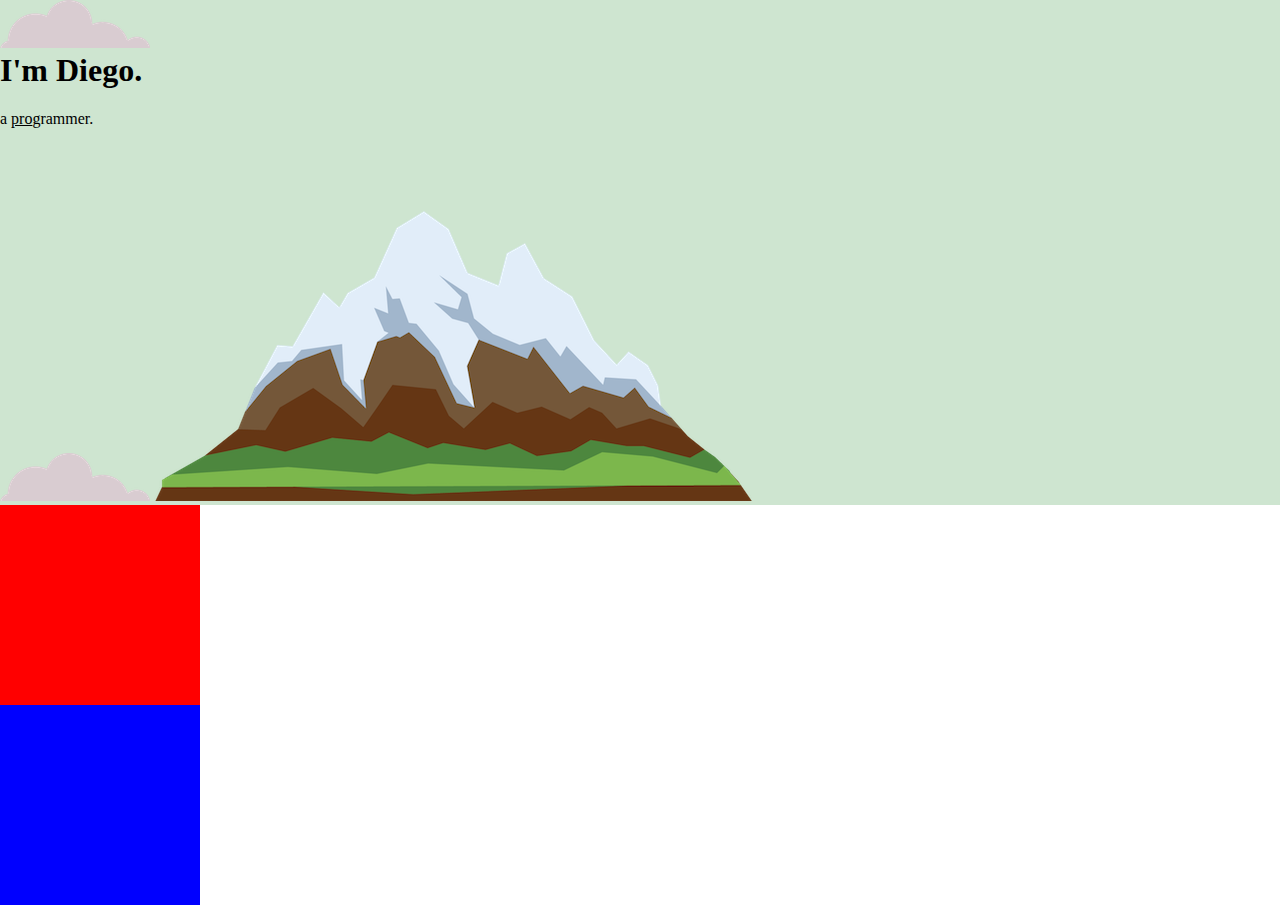
==== Web Development/CSS - My Site/index.html @ b97ae5f9 "Day 44: Intermediate CSS part 1" ====
<!DOCTYPE html>
<html lang="en">
<head>
    <meta charset="UTF-8">
    <meta http-equiv="X-UA-Compatible" content="IE=edge">
    <meta name="viewport" content="width=device-width, initial-scale=1.0">
    <link rel="stylesheet" href="css/styles.css">
    <link rel="icon" href="./favicon.ico">
    <title>Diego Martin</title>
</head>
<body>
    <div class="top-container">
        <img src="./images/cloud.png" alt="cloud-image">
        
        <h1>I'm Diego.</h1>
        <p>a <span>pro</span>grammer.</p>
        <img src="./images/cloud.png" alt="cloud-image">
        <img src="./images/mountain.png" alt="mountain-image">
    </div>

    <div class="middle-container"></div>

    <div class="bottom-container"></div>


    
</body>
</html>
---- Web Development/CSS - My Site/css/styles.css ----
/* colors */
/* #CEE5D0 */
/* #F3F0D7 */
/* #E0C097 */
/* #FF7878 */

body {
  margin: 0;
}

h1 {
  margin-top: 0;
}

span {
  text-decoration: underline;
}

.top-container {
  background-color: #cee5d0;
}

.middle-container {
  height: 200px;
  width: 200px;
  background-color: red;
}

.bottom-container {
  height: 200px;
  width: 200px;
  background-color: blue;
}
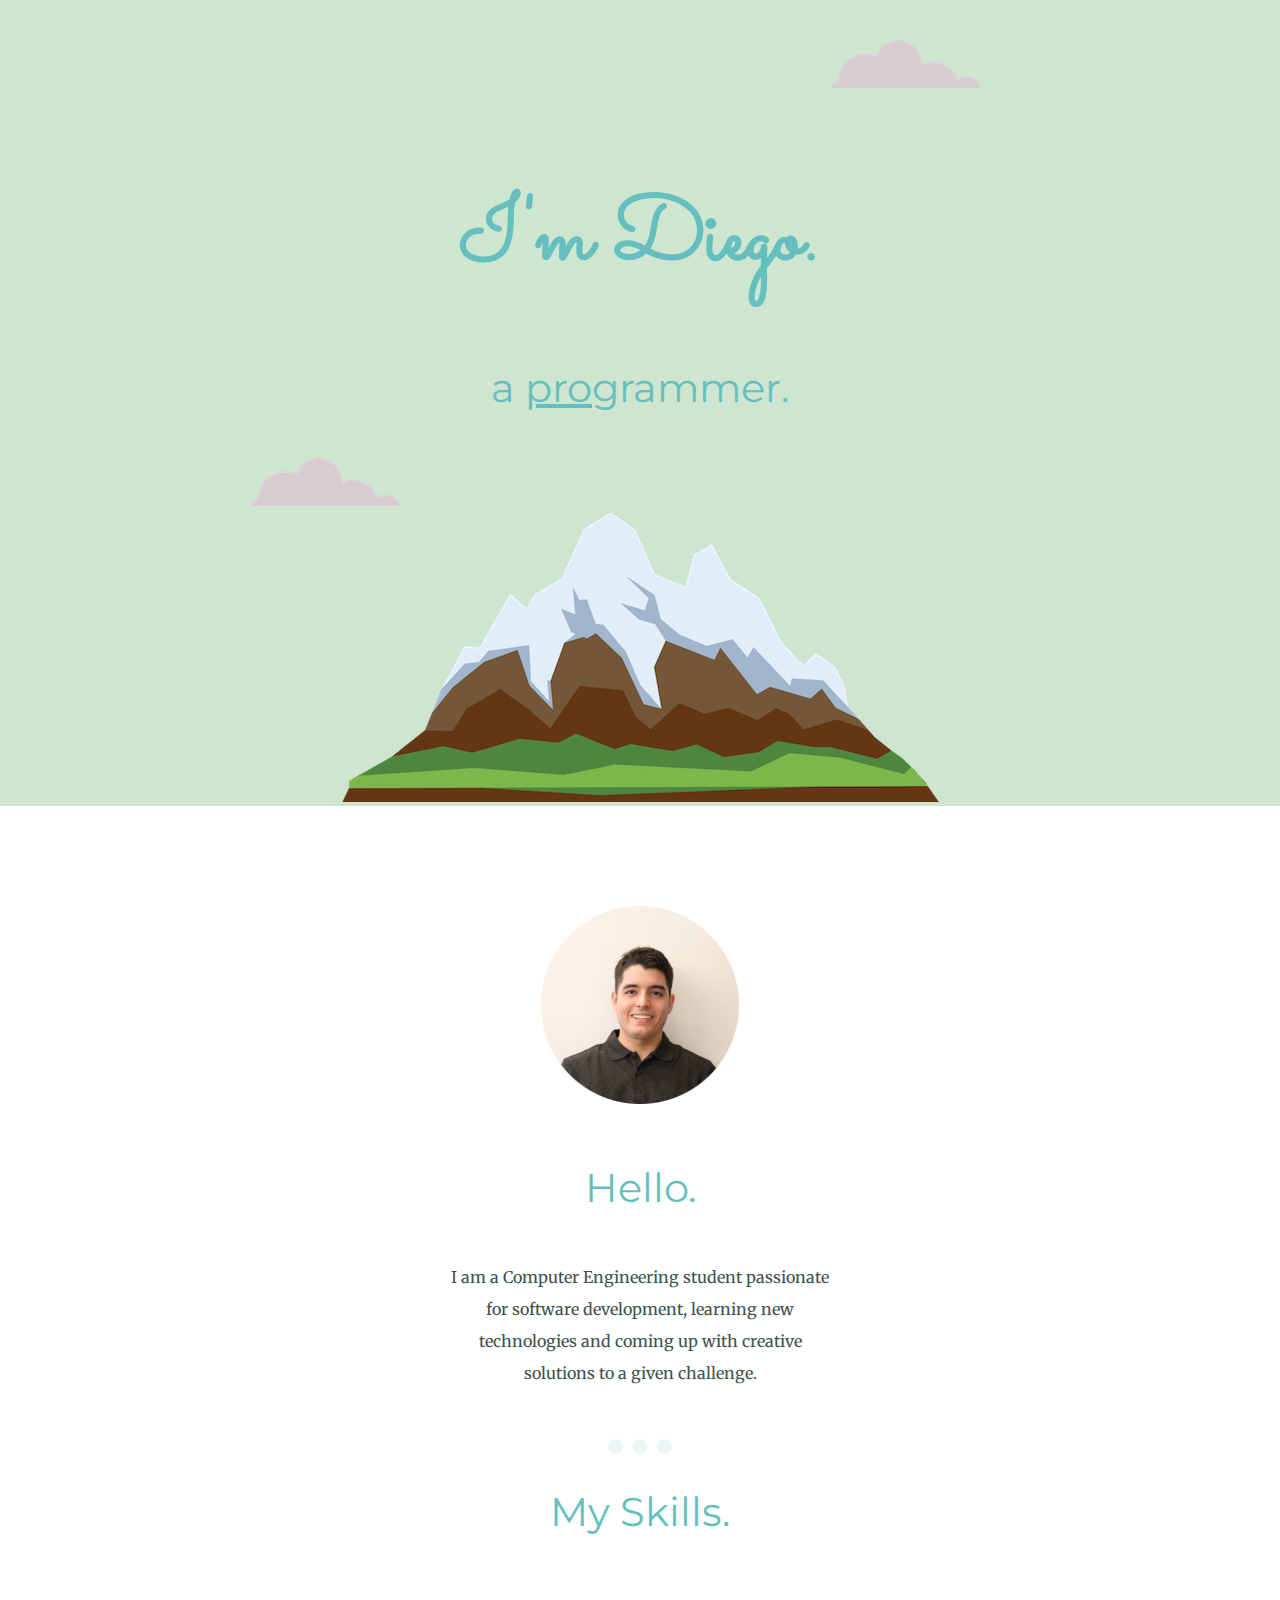
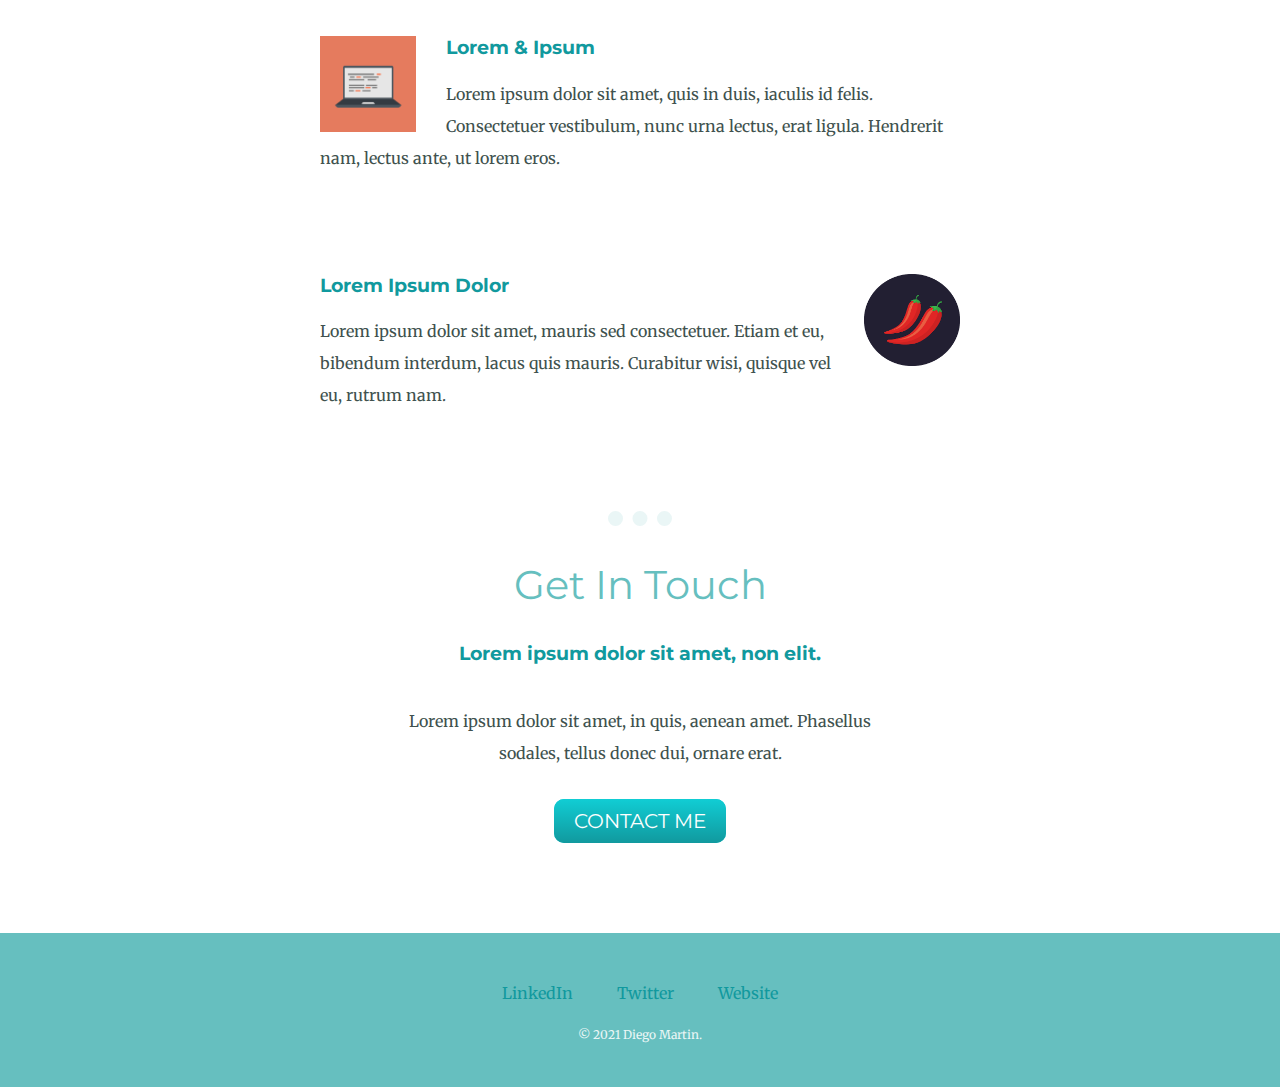
==== commit 3224bffe: "Day 44: Intermediate CSS (Personalized website)" ====
--- a/Web Development/CSS - My Site/index.html
+++ b/Web Development/CSS - My Site/index.html
@@ -4,23 +4,65 @@
     <meta charset="UTF-8">
     <meta http-equiv="X-UA-Compatible" content="IE=edge">
     <meta name="viewport" content="width=device-width, initial-scale=1.0">
+    <title>Diego Martin</title>
     <link rel="stylesheet" href="css/styles.css">
     <link rel="icon" href="./favicon.ico">
-    <title>Diego Martin</title>
+    <link rel="preconnect" href="https://fonts.googleapis.com">
+    <link rel="preconnect" href="https://fonts.gstatic.com" crossorigin>
+    <link href="https://fonts.googleapis.com/css2?family=Merriweather&family=Montserrat&family=Sacramento&display=swap" rel="stylesheet">
+
 </head>
 <body>
     <div class="top-container">
-        <img src="./images/cloud.png" alt="cloud-image">
+        <img class="top-cloud" src="./images/cloud.png" alt="cloud-image">
         
         <h1>I'm Diego.</h1>
-        <p>a <span>pro</span>grammer.</p>
-        <img src="./images/cloud.png" alt="cloud-image">
+        <h2>a <span>pro</span>grammer.</h2>
+        <img class="bottom-cloud" src="./images/cloud.png" alt="cloud-image">
         <img src="./images/mountain.png" alt="mountain-image">
     </div>
 
-    <div class="middle-container"></div>
+    <div class="middle-container">
+        <div class="profile">
+          <img src="./images/diego.png" alt="diego-image">
+          <h2>Hello.</h2>
+          <p>I am a Computer Engineering student passionate for software development, learning new technologies and coming up with creative solutions to a given challenge.</p>
+        </div>
+        <hr>
 
-    <div class="bottom-container"></div>
+        <div class="skills">
+          <h2>My Skills.</h2>
+
+          <div class="skill-row">
+            <img class="code-img" src="./images/computer.png" alt="computer-image">
+            <h3>Lorem & Ipsum</h3>
+            <p>Lorem ipsum dolor sit amet, quis in duis, iaculis id felis. Consectetuer vestibulum, nunc urna lectus, erat ligula. Hendrerit nam, lectus ante, ut lorem eros.</p>
+          </div>
+
+          <div class="skill-row">
+            <img class="chilli-img" src="./images/chillies.png" alt="chilies-image">
+            <h3>Lorem Ipsum Dolor</h3>
+            <p>Lorem ipsum dolor sit amet, mauris sed consectetuer. Etiam et eu, bibendum interdum, lacus quis mauris. Curabitur wisi, quisque vel eu, rutrum nam.</p>
+          </div>
+
+        </div>
+
+        <hr>
+        <div class="contact-me">
+          <h2>Get In Touch</h2>
+          <h3>Lorem ipsum dolor sit amet, non elit.</h3>
+          <p class="contact-message">Lorem ipsum dolor sit amet, in quis, aenean amet. Phasellus sodales, tellus donec dui, ornare erat.</p>
+          <a class="btn" href="mailto:name@email.com">CONTACT ME</a>
+        </div>
+      </div>
+      
+      
+      <div class="bottom-container">
+        <a class="footer-link" href="https://www.linkedin.com/">LinkedIn</a>
+        <a class="footer-link" href="https://twitter.com/">Twitter</a>
+        <a class="footer-link" href="https://www.appbrewery.co/">Website</a>
+        <p class="copyright">© 2021 Diego Martin.</p>
+      </div>
 
 
     
--- a/Web Development/CSS - My Site/css/styles.css
+++ b/Web Development/CSS - My Site/css/styles.css
@@ -5,29 +5,146 @@
 /* #FF7878 */
 
 body {
+  font-family: "Merriweather", serif;
   margin: 0;
+  color: #40514e;
+  text-align: center;
 }
 
+/* 100% = 16px = 1em in fonts */
+/* rem = "root" em */
 h1 {
-  margin-top: 0;
+  color: #66bfbf;
+  font-family: "Sacramento", cursive;
+  font-size: 5.625rem;
+  margin: 50px auto 0 auto;
+  line-height: 2;
+}
+
+h2 {
+  font-family: "Montserrat", sans-serif;
+  font-size: 2.5rem;
+  color: #66bfbf;
+  font-weight: normal;
+}
+
+h3 {
+  font-family: "Montserrat", sans-serif;
+  color: #11999e;
+  font-weight: bold;
+}
+
+a {
+  color: #11999e;
+  text-decoration: none;
+  margin: 10px 20px;
+}
+
+a:hover {
+  color: #eaf6f6;
 }
 
 span {
   text-decoration: underline;
 }
 
+p {
+  line-height: 2;
+}
+
+hr {
+  border-style: none;
+  border-top-style: dotted;
+  border-color: #eaf6f6;
+  border-width: 15px;
+  width: 5%;
+}
+
 .top-container {
   background-color: #cee5d0;
+  padding-top: 100px;
+  position: relative;
+}
+
+.profile {
+  width: 30%;
+  margin: 50px auto 50px auto;
+  line-height: 2;
+}
+
+.top-cloud {
+  position: absolute;
+  right: 300px;
+  top: 40px;
+}
+
+.bottom-cloud {
+  position: absolute;
+  left: 250px;
+  bottom: 300px;
+}
+
+.skill-row {
+  width: 50%;
+  margin: 100px auto 100px auto;
+  text-align: left;
+}
+
+.contact-message {
+  width: 40%;
+  margin: 40px auto 40px;
+}
+
+.code-img {
+  width: 15%;
+  float: left;
+  margin-right: 30px;
+}
+
+.chilli-img {
+  width: 15%;
+  float: right;
+  margin-left: 30px;
+}
+
+.bottom-container {
+  background-color: #66bfbf;
+  padding: 50px 0 20px;
+}
+
+.copyright {
+  color: #eaf6f6;
+  font-size: 0.75rem;
+  margin: 20px 0;
 }
 
 .middle-container {
-  height: 200px;
-  width: 200px;
-  background-color: red;
+  margin: 100px 0;
 }
 
-.bottom-container {
-  height: 200px;
-  width: 200px;
-  background-color: blue;
+.btn {
+  background: #11cdd4;
+  background-image: -webkit-linear-gradient(top, #11cdd4, #11999e);
+  background-image: -moz-linear-gradient(top, #11cdd4, #11999e);
+  background-image: -ms-linear-gradient(top, #11cdd4, #11999e);
+  background-image: -o-linear-gradient(top, #11cdd4, #11999e);
+  background-image: linear-gradient(to bottom, #11cdd4, #11999e);
+  -webkit-border-radius: 10;
+  -moz-border-radius: 10;
+  border-radius: 10px;
+  font-family: "Montserrat", sans-serif;
+  color: #ffffff;
+  font-size: 20px;
+  padding: 10px 20px 10px 20px;
+  text-decoration: none;
 }
+
+.btn:hover {
+  background: #30e3cb;
+  background-image: -webkit-linear-gradient(top, #30e3cb, #2bc4ad);
+  background-image: -moz-linear-gradient(top, #30e3cb, #2bc4ad);
+  background-image: -ms-linear-gradient(top, #30e3cb, #2bc4ad);
+  background-image: -o-linear-gradient(top, #30e3cb, #2bc4ad);
+  background-image: linear-gradient(to bottom, #30e3cb, #2bc4ad);
+  text-decoration: none;
+}
